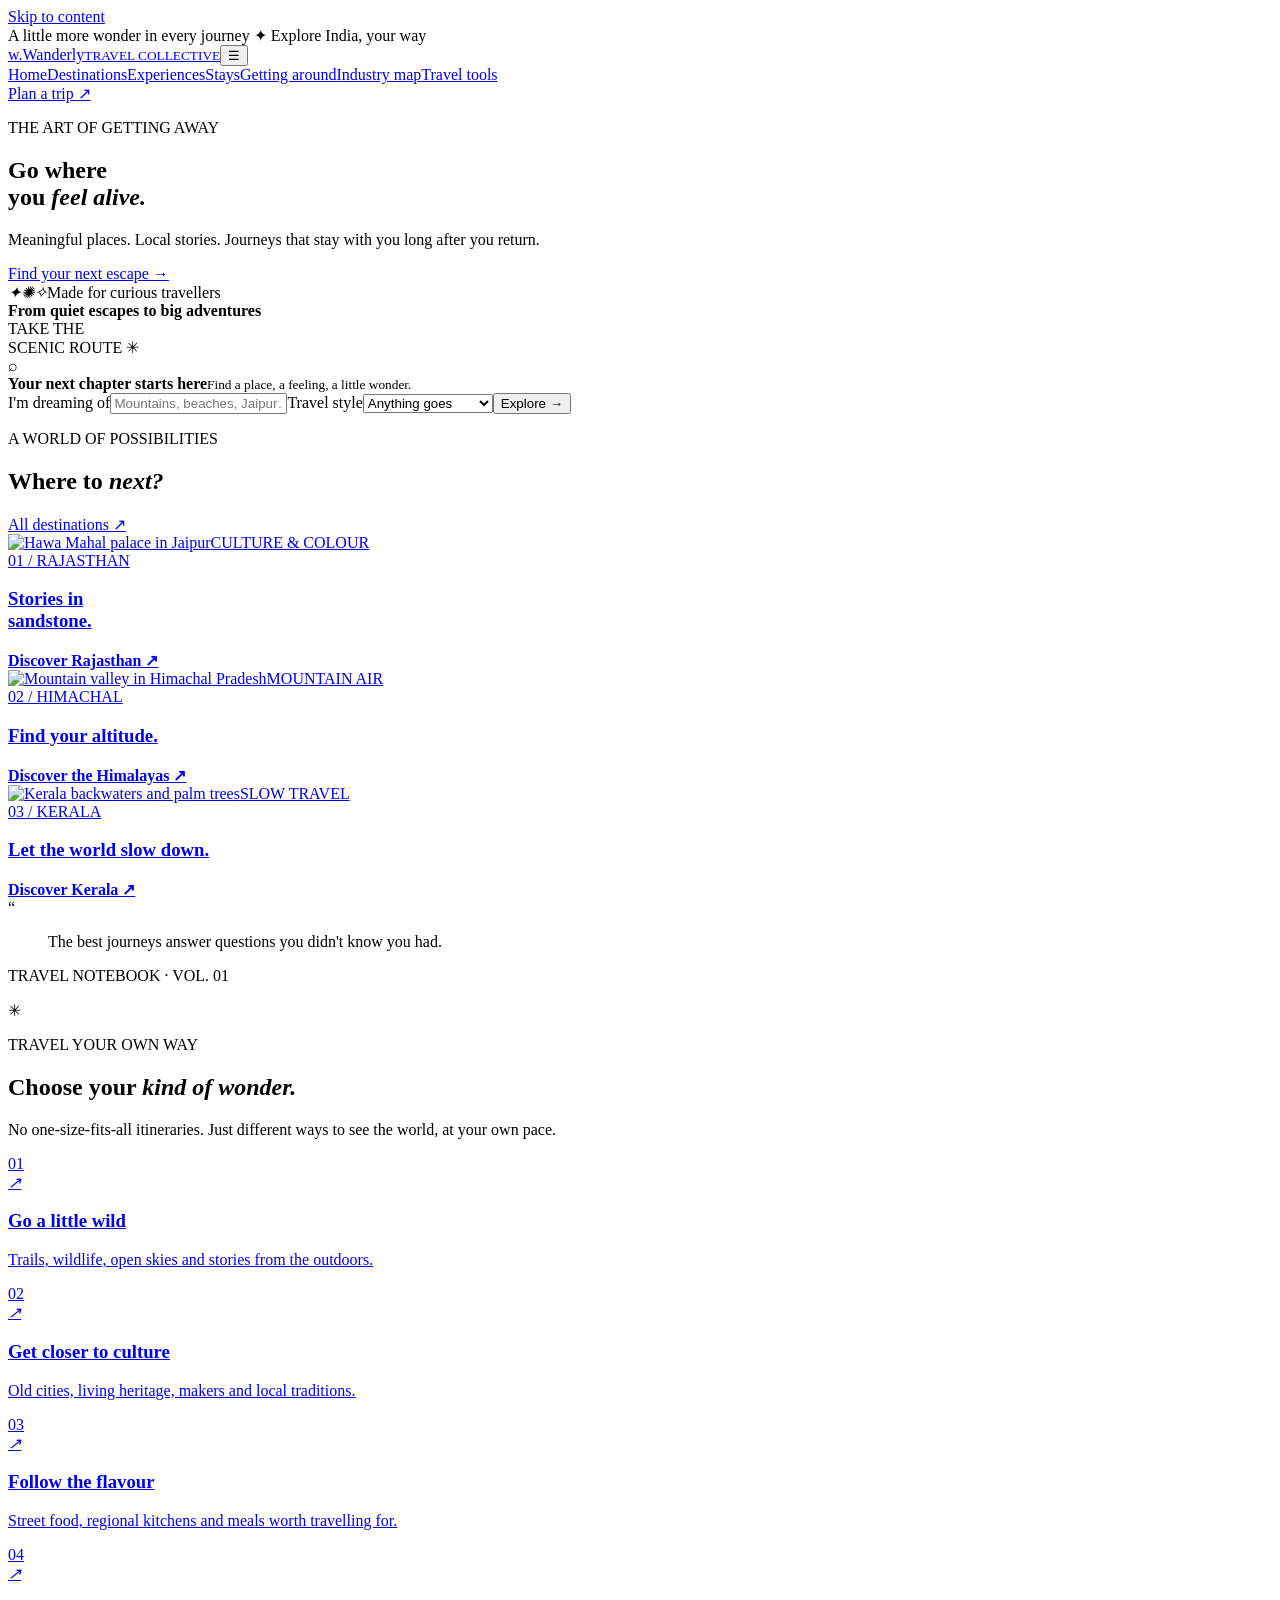
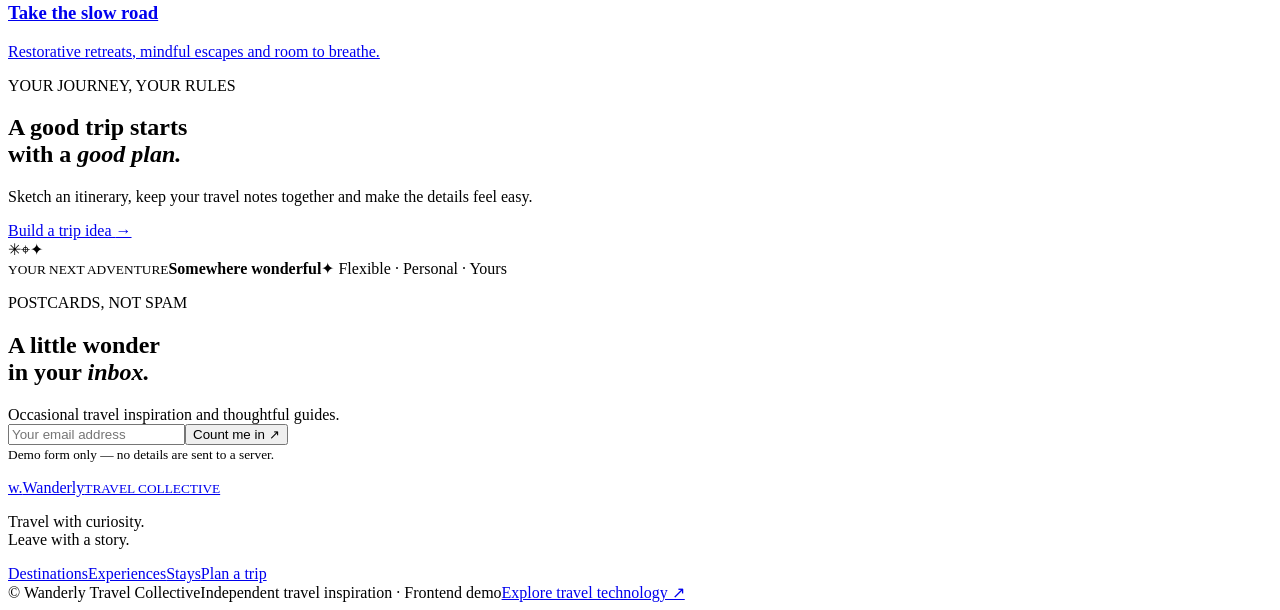
==== index.html @ 7859a38c "Improve keyboard navigation and landmark accessibility" ====
<!doctype html>
<html lang="en"><head><meta charset="utf-8"><meta name="viewport" content="width=device-width,initial-scale=1"><meta name="description" content="Discover destinations, thoughtfully planned journeys, stays and experiences across India."><title>Wanderly — Travel, thoughtfully planned</title><link rel="stylesheet" href="css/style.css"><script defer src="js/app.js"></script></head>
<body><a class="skip-link" href="#main-content">Skip to content</a><div class="announcement">A little more wonder in every journey <span>✦</span> Explore India, your way</div><header class="site-header"><a class="brand" href="index.html"><span class="brand-mark">w.</span><span>Wanderly<small>TRAVEL COLLECTIVE</small></span></a><button class="menu-toggle" aria-label="Open navigation" aria-expanded="false">☰</button><nav class="nav" aria-label="Primary navigation"><a class="active" href="index.html">Home</a><a href="destinations.html">Destinations</a><a href="experiences.html">Experiences</a><a href="stays.html">Stays</a><a href="transport.html">Getting around</a><a href="industry-categories.html">Industry map</a><a href="travel-tools.html">Travel tools</a></nav><a class="nav-cta" href="plan.html">Plan a trip <span>↗</span></a></header>
<main id="main-content"><section class="hero"><div class="hero-image"></div><div class="hero-content"><p class="eyebrow light">THE ART OF GETTING AWAY</p><h1>Go where<br>you <em>feel alive.</em></h1><p class="hero-copy">Meaningful places. Local stories. Journeys that stay with you long after you return.</p><a class="button button-light" href="destinations.html">Find your next escape <span>→</span></a><div class="hero-note"><span class="avatar-stack"><i>✦</i><i>✺</i><i>✧</i></span><span>Made for curious travellers<br><b>From quiet escapes to big adventures</b></span></div></div><div class="hero-stamp">TAKE THE<br>SCENIC ROUTE <span>✳</span></div></section>
<section class="search-panel"><div class="search-intro"><span class="search-icon">⌕</span><div><b>Your next chapter starts here</b><small>Find a place, a feeling, a little wonder.</small></div></div><form class="quick-search" id="destination-search"><label>I'm dreaming of<input id="search-destination" placeholder="Mountains, beaches, Jaipur…" autocomplete="off"></label><label>Travel style<select id="search-style"><option value="all">Anything goes</option><option>Culture & heritage</option><option>Nature & wildlife</option><option>Adventure</option><option>Food & local life</option><option>Wellness</option></select></label><button class="button button-dark" type="submit">Explore <span>→</span></button></form></section>
<section class="section section-spaced"><div class="section-heading"><div><p class="eyebrow">A WORLD OF POSSIBILITIES</p><h2>Where to <em>next?</em></h2></div><a class="text-link" href="destinations.html">All destinations <span>↗</span></a></div><div class="destination-grid">
<a class="destination-card tall" href="destinations.html#rajasthan" data-tags="Culture & heritage Food & local life"><img src="https://images.unsplash.com/photo-1599661046827-dacff0c0f09a?auto=format&fit=crop&w=1000&q=85" alt="Hawa Mahal palace in Jaipur"><span class="card-tag">CULTURE & COLOUR</span><div class="destination-caption"><span>01 / RAJASTHAN</span><h3>Stories in<br>sandstone.</h3><b>Discover Rajasthan ↗</b></div></a>
<a class="destination-card" href="destinations.html#himachal" data-tags="Nature & wildlife Adventure"><img src="https://images.unsplash.com/photo-1626621341517-bbf3d9990a23?auto=format&fit=crop&w=900&q=85" alt="Mountain valley in Himachal Pradesh"><span class="card-tag">MOUNTAIN AIR</span><div class="destination-caption"><span>02 / HIMACHAL</span><h3>Find your altitude.</h3><b>Discover the Himalayas ↗</b></div></a>
<a class="destination-card" href="destinations.html#kerala" data-tags="Nature & wildlife Wellness Food & local life"><img src="https://images.unsplash.com/photo-1602216056096-3b40cc0c9944?auto=format&fit=crop&w=900&q=85" alt="Kerala backwaters and palm trees"><span class="card-tag">SLOW TRAVEL</span><div class="destination-caption"><span>03 / KERALA</span><h3>Let the world slow down.</h3><b>Discover Kerala ↗</b></div></a></div></section>
<section class="quote-band"><div class="quote-mark">“</div><blockquote>The best journeys answer questions you didn't know you had.</blockquote><p>TRAVEL NOTEBOOK · VOL. 01</p><span class="quote-sun">✳</span></section>
<section class="section section-spaced"><div class="section-heading"><div><p class="eyebrow">TRAVEL YOUR OWN WAY</p><h2>Choose your <em>kind of wonder.</em></h2></div><p class="heading-copy">No one-size-fits-all itineraries. Just different ways to see the world, at your own pace.</p></div><div class="experience-grid"><a href="experiences.html#adventure" class="experience-tile"><span>01</span><div><i>↗</i><h3>Go a little wild</h3><p>Trails, wildlife, open skies and stories from the outdoors.</p></div></a><a href="experiences.html#culture" class="experience-tile"><span>02</span><div><i>↗</i><h3>Get closer to culture</h3><p>Old cities, living heritage, makers and local traditions.</p></div></a><a href="experiences.html#food" class="experience-tile"><span>03</span><div><i>↗</i><h3>Follow the flavour</h3><p>Street food, regional kitchens and meals worth travelling for.</p></div></a><a href="experiences.html#wellness" class="experience-tile"><span>04</span><div><i>↗</i><h3>Take the slow road</h3><p>Restorative retreats, mindful escapes and room to breathe.</p></div></a></div></section>
<section class="planner-banner"><div><p class="eyebrow light">YOUR JOURNEY, YOUR RULES</p><h2>A good trip starts<br>with a <em>good plan.</em></h2><p>Sketch an itinerary, keep your travel notes together and make the details feel easy.</p><a href="plan.html" class="button button-light">Build a trip idea <span>→</span></a></div><div class="planner-art"><div class="route-line"></div><span class="pin pin-one">✳</span><span class="pin pin-two">⌖</span><span class="pin pin-three">✦</span><div class="planner-card"><small>YOUR NEXT ADVENTURE</small><b>Somewhere wonderful</b><span>✦ Flexible · Personal · Yours</span></div></div></section>
<section class="section newsletter"><div><p class="eyebrow">POSTCARDS, NOT SPAM</p><h2>A little wonder<br>in your <em>inbox.</em></h2></div><form id="newsletter-form"><label for="newsletter-email">Occasional travel inspiration and thoughtful guides.</label><div class="email-row"><input id="newsletter-email" type="email" placeholder="Your email address" required><button class="button button-dark">Count me in ↗</button></div><small>Demo form only — no details are sent to a server.</small><p class="form-message" aria-live="polite"></p></form></section></main>
<footer class="site-footer"><div class="footer-top"><a class="brand brand-footer" href="index.html"><span class="brand-mark">w.</span><span>Wanderly<small>TRAVEL COLLECTIVE</small></span></a><p>Travel with curiosity.<br>Leave with a story.</p><div class="footer-links"><a href="destinations.html">Destinations</a><a href="experiences.html">Experiences</a><a href="stays.html">Stays</a><a href="plan.html">Plan a trip</a></div></div><div class="footer-bottom"><span>© <span data-year></span> Wanderly Travel Collective</span><span>Independent travel inspiration · Frontend demo</span><a href="travel-tools.html">Explore travel technology ↗</a></div></footer></body></html>
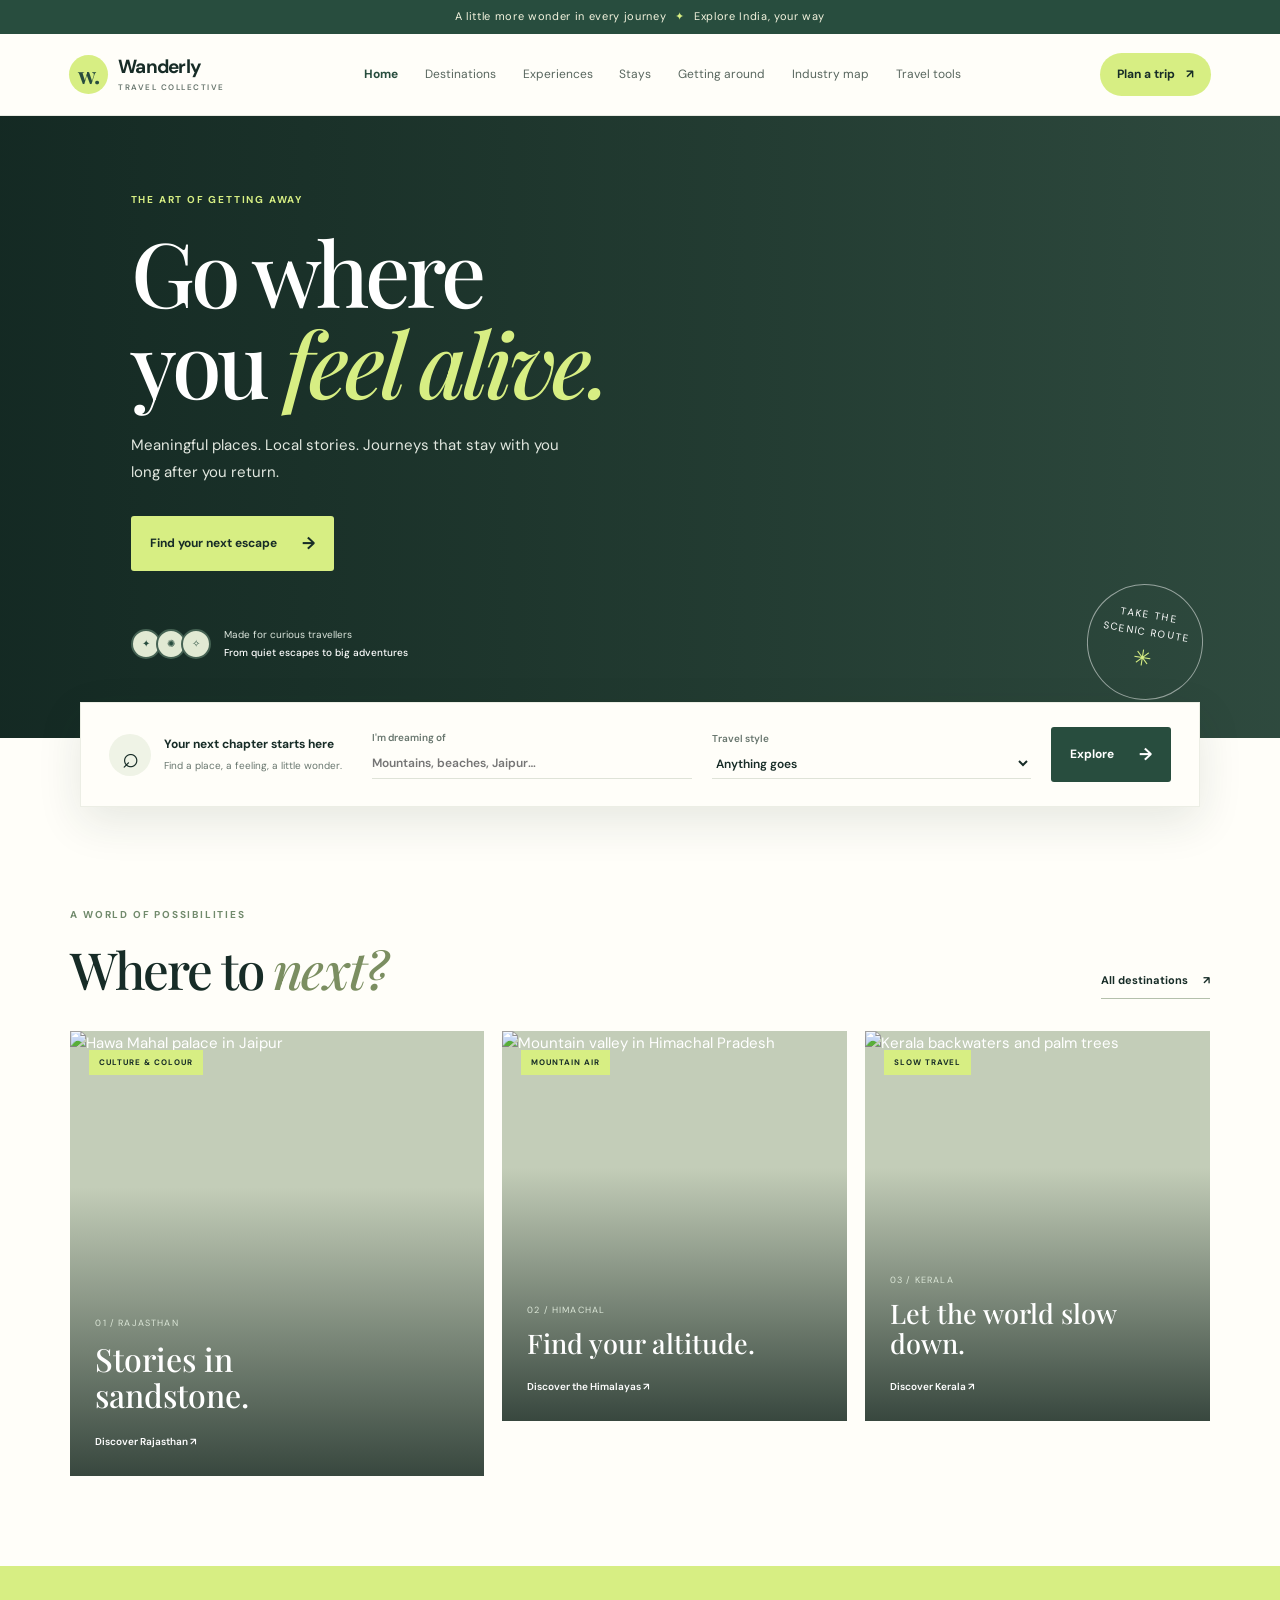
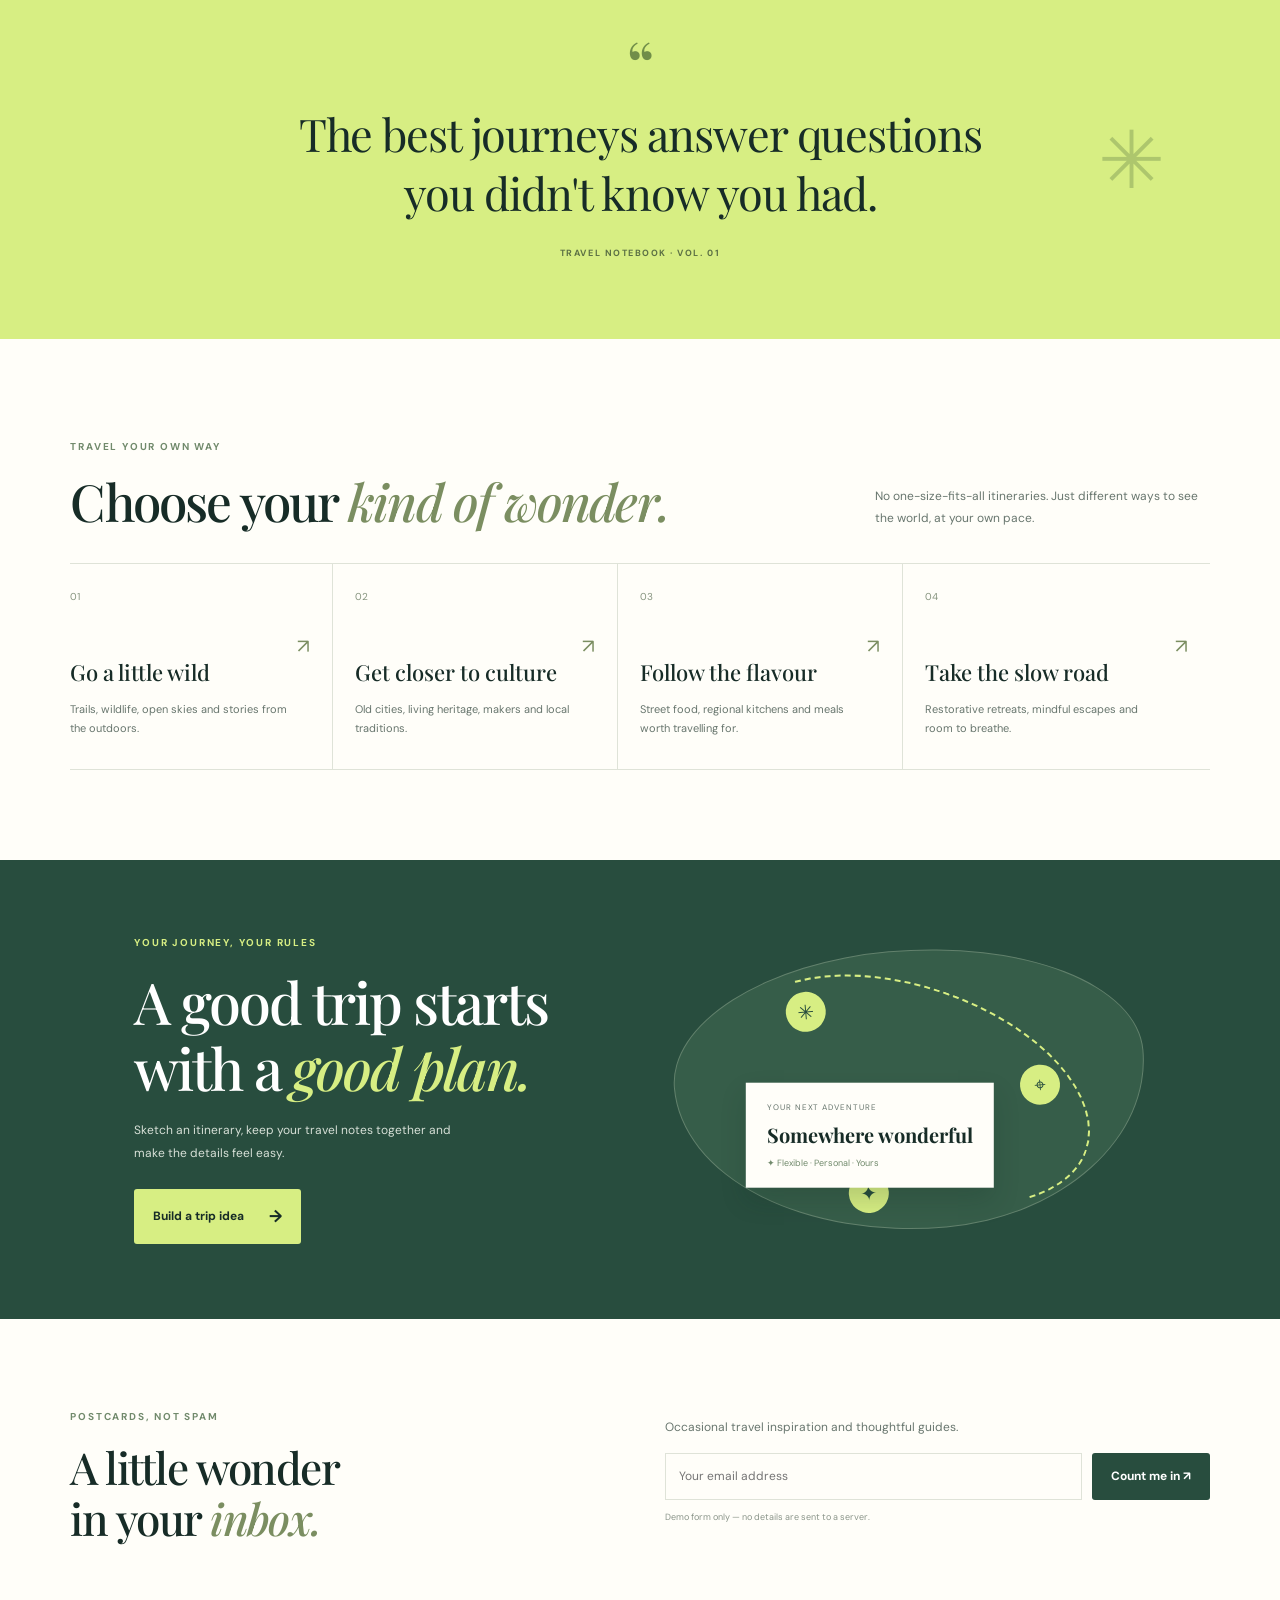
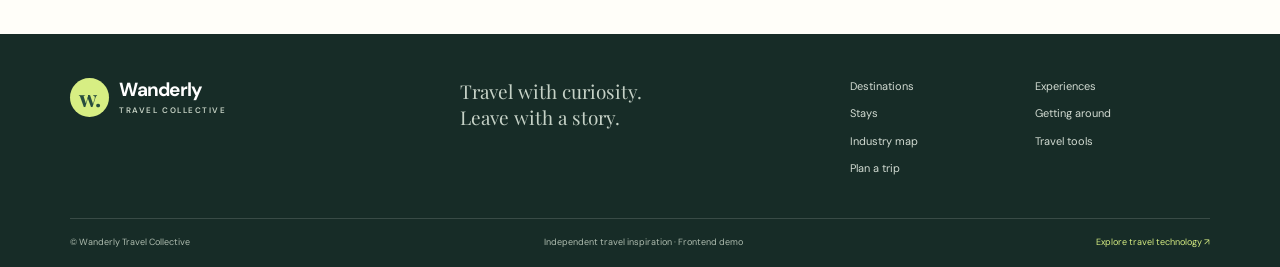
==== commit 7980107b: "Complete footer navigation across main pages" ====
--- a/index.html
+++ b/index.html
@@ -11,4 +11,4 @@
 <section class="section section-spaced"><div class="section-heading"><div><p class="eyebrow">TRAVEL YOUR OWN WAY</p><h2>Choose your <em>kind of wonder.</em></h2></div><p class="heading-copy">No one-size-fits-all itineraries. Just different ways to see the world, at your own pace.</p></div><div class="experience-grid"><a href="experiences.html#adventure" class="experience-tile"><span>01</span><div><i>↗</i><h3>Go a little wild</h3><p>Trails, wildlife, open skies and stories from the outdoors.</p></div></a><a href="experiences.html#culture" class="experience-tile"><span>02</span><div><i>↗</i><h3>Get closer to culture</h3><p>Old cities, living heritage, makers and local traditions.</p></div></a><a href="experiences.html#food" class="experience-tile"><span>03</span><div><i>↗</i><h3>Follow the flavour</h3><p>Street food, regional kitchens and meals worth travelling for.</p></div></a><a href="experiences.html#wellness" class="experience-tile"><span>04</span><div><i>↗</i><h3>Take the slow road</h3><p>Restorative retreats, mindful escapes and room to breathe.</p></div></a></div></section>
 <section class="planner-banner"><div><p class="eyebrow light">YOUR JOURNEY, YOUR RULES</p><h2>A good trip starts<br>with a <em>good plan.</em></h2><p>Sketch an itinerary, keep your travel notes together and make the details feel easy.</p><a href="plan.html" class="button button-light">Build a trip idea <span>→</span></a></div><div class="planner-art"><div class="route-line"></div><span class="pin pin-one">✳</span><span class="pin pin-two">⌖</span><span class="pin pin-three">✦</span><div class="planner-card"><small>YOUR NEXT ADVENTURE</small><b>Somewhere wonderful</b><span>✦ Flexible · Personal · Yours</span></div></div></section>
 <section class="section newsletter"><div><p class="eyebrow">POSTCARDS, NOT SPAM</p><h2>A little wonder<br>in your <em>inbox.</em></h2></div><form id="newsletter-form"><label for="newsletter-email">Occasional travel inspiration and thoughtful guides.</label><div class="email-row"><input id="newsletter-email" type="email" placeholder="Your email address" required><button class="button button-dark">Count me in ↗</button></div><small>Demo form only — no details are sent to a server.</small><p class="form-message" aria-live="polite"></p></form></section></main>
-<footer class="site-footer"><div class="footer-top"><a class="brand brand-footer" href="index.html"><span class="brand-mark">w.</span><span>Wanderly<small>TRAVEL COLLECTIVE</small></span></a><p>Travel with curiosity.<br>Leave with a story.</p><div class="footer-links"><a href="destinations.html">Destinations</a><a href="experiences.html">Experiences</a><a href="stays.html">Stays</a><a href="plan.html">Plan a trip</a></div></div><div class="footer-bottom"><span>© <span data-year></span> Wanderly Travel Collective</span><span>Independent travel inspiration · Frontend demo</span><a href="travel-tools.html">Explore travel technology ↗</a></div></footer></body></html>+<footer class="site-footer"><div class="footer-top"><a class="brand brand-footer" href="index.html"><span class="brand-mark">w.</span><span>Wanderly<small>TRAVEL COLLECTIVE</small></span></a><p>Travel with curiosity.<br>Leave with a story.</p><div class="footer-links"><a href="destinations.html">Destinations</a><a href="experiences.html">Experiences</a><a href="stays.html">Stays</a><a href="transport.html">Getting around</a><a href="industry-categories.html">Industry map</a><a href="travel-tools.html">Travel tools</a><a href="plan.html">Plan a trip</a></div></div><div class="footer-bottom"><span>© <span data-year></span> Wanderly Travel Collective</span><span>Independent travel inspiration · Frontend demo</span><a href="travel-tools.html">Explore travel technology ↗</a></div></footer></body></html>
--- a/css/style.css
+++ b/css/style.css
@@ -0,0 +1,56 @@
+@import url('https://fonts.googleapis.com/css2?family=DM+Sans:wght@400;500;600;700&family=Playfair+Display:ital,wght@0,500;0,600;0,700;1,500;1,600&display=swap');
+:root{--ink:#172c27;--muted:#68766e;--cream:#f6f4ed;--paper:#fffef9;--green:#284d3e;--lime:#d7ee83;--orange:#e78255;--line:#dfe3d8;--serif:'Playfair Display',Georgia,serif;--sans:'DM Sans',Arial,sans-serif}*{box-sizing:border-box}html{scroll-behavior:smooth;scroll-padding-top:100px}body{margin:0;background:var(--paper);color:var(--ink);font-family:var(--sans);font-size:15px;line-height:1.6}img{display:block;width:100%;object-fit:cover}a{color:inherit;text-decoration:none}button,input,select,textarea{font:inherit}.announcement{height:34px;background:var(--green);color:#f4f4df;display:flex;justify-content:center;align-items:center;gap:9px;font-size:11px;letter-spacing:.06em}.announcement span{color:var(--lime)}.site-header{height:82px;display:flex;align-items:center;justify-content:space-between;padding:0 5.4%;background:var(--paper);gap:24px;position:sticky;top:0;z-index:20;border-bottom:1px solid #e9ebe3}.brand{display:flex;align-items:center;gap:10px;font-weight:700;font-size:19px;letter-spacing:-.04em;line-height:1.1;white-space:nowrap}.brand small{display:block;font-size:8px;letter-spacing:.19em;color:var(--muted);font-weight:600;margin-top:5px}.brand-mark{display:grid;place-items:center;width:39px;height:39px;background:var(--lime);border-radius:50%;font-family:var(--serif);font-size:23px;color:var(--green)}.nav{display:flex;align-items:center;gap:clamp(14px,2.1vw,32px)}.nav a{font-size:12px;color:#58665e;transition:color .2s}.nav a:hover,.nav a.active{color:var(--green);font-weight:700}.nav-cta{font-size:12px;font-weight:700;background:var(--lime);padding:12px 17px;border-radius:30px;white-space:nowrap}.nav-cta span{margin-left:8px}.menu-toggle{display:none;border:0;background:none;font-size:23px;color:var(--ink)}.hero{min-height:620px;position:relative;display:flex;align-items:center;overflow:hidden;background:#304c40;color:white}.hero-image{position:absolute;inset:0;background:linear-gradient(90deg,rgba(14,34,29,.82) 0%,rgba(17,38,31,.58) 40%,rgba(17,38,31,.06) 100%),url('https://images.unsplash.com/photo-1518548419970-58e3b4079ab2?auto=format&fit=crop&w=2200&q=90') center 52%/cover}.hero-content{position:relative;z-index:1;padding:76px 10.2%;max-width:820px}.eyebrow{font-size:10px;font-weight:700;letter-spacing:.18em;color:#718a6c;margin:0 0 17px}.eyebrow.light{color:var(--lime)}h1,h2,h3,p{margin-top:0}h1,h2,h3{font-weight:500}h1{font-family:var(--serif);font-size:clamp(55px,7vw,94px);line-height:1.02;letter-spacing:-.045em;margin:0 0 24px}h1 em,h2 em{font-weight:500;color:var(--lime)}.hero-copy{max-width:430px;color:#e1e7df;font-size:15px;line-height:1.8;margin-bottom:30px}.button{display:inline-flex;justify-content:center;align-items:center;gap:25px;border:0;border-radius:3px;padding:14px 19px;font-size:12px;font-weight:700;cursor:pointer;transition:transform .2s,background .2s}.button:hover{transform:translateY(-2px)}.button-light{background:var(--lime);color:var(--ink)}.button-dark{background:var(--green);color:white}.button span{font-size:17px}.hero-note{display:flex;align-items:center;gap:13px;margin-top:55px;color:#dbe5dc;font-size:10px;line-height:1.8}.hero-note b{font-weight:500;color:white}.avatar-stack{display:flex}.avatar-stack i{width:30px;height:30px;display:grid;place-items:center;border:2px solid #456253;border-radius:50%;background:#e1e9d3;color:var(--green);font-style:normal;margin-left:-5px}.avatar-stack i:first-child{margin-left:0}.hero-stamp{position:absolute;bottom:38px;right:6%;z-index:1;border:1px solid #ffffff80;border-radius:50%;width:116px;height:116px;display:grid;place-content:center;text-align:center;font-size:10px;letter-spacing:.14em;line-height:1.7;transform:rotate(9deg)}.hero-stamp span{font-size:22px;color:var(--lime)}.search-panel{position:relative;z-index:3;margin:-36px auto 0;max-width:1120px;width:89%;background:var(--paper);box-shadow:0 15px 45px #1e38201c;padding:24px 28px;display:flex;align-items:center;gap:28px;border:1px solid #eceee5}.search-intro{display:flex;align-items:center;gap:13px;min-width:235px}.search-icon{display:grid;place-items:center;border-radius:50%;width:42px;height:42px;background:#eff3e6;font-size:29px}.search-intro b,.search-intro small{display:block}.search-intro b{font-size:12px}.search-intro small{font-size:10px;color:var(--muted);margin-top:3px}.quick-search{display:flex;align-items:center;gap:20px;flex:1}.quick-search label{display:block;flex:1;font-size:10px;color:var(--muted);font-weight:600}.quick-search input,.quick-search select{display:block;width:100%;border:0;border-bottom:1px solid var(--line);background:transparent;padding:8px 0 5px;color:var(--ink);outline:none;font-size:12px}.quick-search input:focus,.quick-search select:focus{border-color:var(--green)}.section{max-width:1280px;width:89%;margin:0 auto}.section-spaced{padding-top:100px;padding-bottom:90px}.section-heading{display:flex;justify-content:space-between;align-items:end;gap:25px;margin-bottom:32px}.section-heading h2,.newsletter h2,.planner-banner h2{font-family:var(--serif);font-size:clamp(36px,4vw,53px);letter-spacing:-.035em;line-height:1.15;margin:0}.section-heading h2 em,.newsletter h2 em{color:#7b8e61}.text-link{font-size:11px;font-weight:700;border-bottom:1px solid #b4c0ac;padding-bottom:8px;white-space:nowrap}.text-link span{margin-left:12px}.destination-grid{display:grid;grid-template-columns:1.2fr 1fr 1fr;gap:18px}.destination-card{height:390px;position:relative;overflow:hidden;background:#c3cdb8;color:white;display:block}.destination-card.tall{height:445px}.destination-card:after{content:"";position:absolute;inset:0;background:linear-gradient(0deg,rgba(12,29,24,.76),transparent 65%);transition:background .3s}.destination-card img{height:100%;transition:transform .6s}.destination-card:hover img{transform:scale(1.05)}.card-tag{position:absolute;top:19px;left:19px;z-index:1;background:var(--lime);color:var(--ink);padding:6px 10px;font-size:8px;letter-spacing:.12em;font-weight:700}.destination-caption{position:absolute;z-index:1;bottom:24px;left:25px;right:20px}.destination-caption>span{font-size:9px;letter-spacing:.13em;color:#dbe6d7}.destination-caption h3{font-family:var(--serif);font-size:32px;line-height:1.12;margin:8px 0 15px}.destination-card:not(.tall) .destination-caption h3{font-size:27px}.destination-caption b{font-size:10px;font-weight:600}.quote-band{background:var(--lime);position:relative;overflow:hidden;padding:70px 18%;text-align:center}.quote-mark{font-family:var(--serif);font-size:70px;line-height:.8;color:#718e49}.quote-band blockquote{font-family:var(--serif);font-size:clamp(28px,4vw,45px);line-height:1.3;max-width:760px;margin:12px auto 25px;letter-spacing:-.025em}.quote-band p{font-size:9px;letter-spacing:.17em;font-weight:700;color:#5c7044}.quote-sun{position:absolute;right:9%;top:35%;font-size:80px;color:#8ba65c;opacity:.55}.heading-copy{max-width:335px;color:var(--muted);font-size:12px;line-height:1.8;margin-bottom:2px}.experience-grid{display:grid;grid-template-columns:repeat(4,1fr);border-top:1px solid var(--line);border-bottom:1px solid var(--line)}.experience-tile{padding:25px 22px 30px 0;display:flex;flex-direction:column;justify-content:space-between;min-height:205px;border-right:1px solid var(--line);margin-right:22px}.experience-tile:last-child{border:0;margin:0}.experience-tile>span{font-size:10px;color:#85937e}.experience-tile i{float:right;font-style:normal;font-size:20px;color:#7b8e61}.experience-tile h3{font-family:var(--serif);font-size:22px;margin:25px 0 9px}.experience-tile p{font-size:11px;color:var(--muted);line-height:1.8;margin:0;max-width:230px}.planner-banner{background:var(--green);color:white;padding:75px 10.5%;display:grid;grid-template-columns:1fr 1fr;align-items:center;gap:70px;overflow:hidden}.planner-banner h2{font-size:clamp(40px,4.5vw,58px);margin-bottom:18px}.planner-banner>div:first-child>p:not(.eyebrow){color:#d7e0d7;font-size:12px;max-width:350px;line-height:1.9;margin-bottom:25px}.planner-art{height:280px;position:relative;background:#365d49;border:1px solid #62816c;border-radius:48% 52% 45% 55%/42% 43% 57% 58%;transform:rotate(-5deg)}.route-line{position:absolute;inset:35px 48px;border:2px dashed #d7ee83;border-left-color:transparent;border-bottom-color:transparent;border-radius:50%;transform:rotate(24deg)}.pin{position:absolute;display:grid;place-items:center;width:40px;height:40px;background:var(--lime);color:var(--green);border-radius:50%;font-size:20px}.pin-one{top:32px;left:25%}.pin-two{right:18%;top:45%}.pin-three{bottom:20px;left:35%}.planner-card{position:absolute;bottom:45px;left:14%;padding:18px 21px;background:var(--paper);color:var(--ink);display:flex;flex-direction:column;gap:5px;box-shadow:0 12px 25px #12291e30;transform:rotate(5deg)}.planner-card small{font-size:8px;letter-spacing:.12em;color:var(--muted)}.planner-card b{font-family:var(--serif);font-size:20px}.planner-card span{font-size:9px;color:#718a6c}.newsletter{padding-top:90px;padding-bottom:90px;display:grid;grid-template-columns:1fr 1fr;gap:50px;align-items:center}.newsletter h2{font-size:44px}.newsletter form>label{display:block;font-size:12px;color:var(--muted);margin-bottom:16px}.email-row{display:flex;gap:10px}.email-row input{min-width:0;flex:1;border:1px solid var(--line);padding:13px;font-size:12px;background:transparent}.newsletter form>small{display:block;margin-top:10px;color:#8b958a;font-size:9px}.form-message{font-size:11px;color:var(--green);margin-top:8px}.site-footer{background:#172c27;color:white;padding:44px 5.5% 18px}.footer-top{display:grid;grid-template-columns:1fr 1fr 1fr;align-items:start;gap:30px;padding-bottom:40px}.brand-footer .brand-mark{background:var(--lime)}.brand-footer small{color:#c4d0c3}.footer-top>p{color:#c6d2c7;font-family:var(--serif);font-size:19px;line-height:1.4}.footer-links{display:grid;grid-template-columns:1fr 1fr;gap:10px;font-size:11px;color:#d2dbd2}.footer-bottom{border-top:1px solid #ffffff25;padding-top:16px;display:flex;justify-content:space-between;gap:15px;flex-wrap:wrap;font-size:9px;color:#aebcaf}.footer-bottom a{color:var(--lime)}
+/* Shared inner pages */.page-hero{padding:84px 8% 78px;background:#e8eddd;position:relative;overflow:hidden}.page-hero .eyebrow{margin-bottom:14px}.page-hero h1{font-size:clamp(44px,6vw,76px);max-width:800px;margin-bottom:20px}.page-hero h1 em{color:#7b8e61}.page-hero p:not(.eyebrow){max-width:610px;color:#5d6d61;font-size:14px;line-height:1.9}.page-hero .hero-orb{position:absolute;right:8%;top:15%;width:180px;height:180px;border:1px solid #b5c79a;border-radius:50%;display:grid;place-items:center;font-size:70px;color:#7c9860;opacity:.8}.breadcrumbs{font-size:10px;color:var(--muted);margin-bottom:20px}.breadcrumbs a{text-decoration:underline;text-underline-offset:3px}.content-section{max-width:1160px;width:88%;margin:0 auto;padding:70px 0}.content-section h2{font-family:var(--serif);font-size:37px;line-height:1.2;letter-spacing:-.03em}.content-section h2 em{color:#7b8e61}.content-intro{max-width:700px;color:var(--muted);font-size:13px;line-height:1.9}.filter-bar{display:flex;gap:8px;flex-wrap:wrap;margin:25px 0}.filter-chip{border:1px solid var(--line);padding:9px 14px;border-radius:30px;background:transparent;color:var(--muted);font-size:10px;cursor:pointer}.filter-chip.active,.filter-chip:hover{background:var(--green);color:white;border-color:var(--green)}.catalog-grid{display:grid;grid-template-columns:repeat(3,1fr);gap:18px}.catalog-card{border:1px solid var(--line);background:white;transition:transform .2s,box-shadow .2s}.catalog-card:hover{transform:translateY(-3px);box-shadow:0 10px 30px #233a2612}.catalog-card img{height:205px}.catalog-card-body{padding:20px}.catalog-card .eyebrow{font-size:8px;margin-bottom:9px}.catalog-card h3{font-family:var(--serif);font-size:25px;line-height:1.2;margin-bottom:10px}.catalog-card p{font-size:11px;color:var(--muted);line-height:1.8}.card-bottom{display:flex;justify-content:space-between;align-items:center;border-top:1px solid var(--line);padding-top:13px;margin-top:15px;font-size:10px}.card-bottom a{font-weight:700;color:var(--green)}.detail-grid{display:grid;grid-template-columns:1fr 1fr;gap:30px;align-items:center}.detail-grid img{height:370px}.detail-grid p{font-size:12px;color:var(--muted);line-height:1.9}.check-list{list-style:none;padding:0;margin:20px 0}.check-list li{padding:9px 0;border-bottom:1px solid var(--line);font-size:12px}.check-list li:before{content:'✳';color:#809a5f;margin-right:10px}.soft-panel{background:var(--cream);padding:30px}.soft-panel h3{font-family:var(--serif);font-size:25px}.soft-panel p,.soft-panel li{font-size:12px;color:var(--muted);line-height:1.9}.info-grid{display:grid;grid-template-columns:repeat(3,1fr);gap:16px}.info-card{background:var(--cream);padding:25px}.info-card .number{font-family:var(--serif);font-size:34px;color:#7d9361}.info-card h3{font-family:var(--serif);font-size:22px;margin:8px 0}.info-card p{font-size:11px;color:var(--muted);line-height:1.8}.table-wrap{overflow-x:auto}.data-table{border-collapse:collapse;width:100%;font-size:11px}.data-table th,.data-table td{border-bottom:1px solid var(--line);padding:15px;text-align:left;vertical-align:top}.data-table th{background:var(--cream);font-size:10px;letter-spacing:.06em}.data-table td{color:var(--muted)}.data-table a{color:var(--green);text-decoration:underline;text-underline-offset:3px}.callout{border-left:3px solid #9cb16e;background:#f3f5e9;padding:18px 22px;color:#58685a;font-size:12px;line-height:1.9;margin:25px 0}.plan-layout{display:grid;grid-template-columns:1fr .85fr;gap:35px;align-items:start}.trip-form{border:1px solid var(--line);padding:28px;background:white}.trip-form label{display:block;font-size:11px;font-weight:700;margin-bottom:15px}.trip-form input,.trip-form select,.trip-form textarea{display:block;width:100%;border:1px solid var(--line);padding:12px;margin-top:7px;background:#fffef9;font-size:12px;color:var(--ink)}.trip-form textarea{min-height:90px;resize:vertical}.trip-form .button{width:100%;margin-top:8px}.itinerary-preview{background:var(--green);color:white;padding:28px;position:sticky;top:110px}.itinerary-preview h3{font-family:var(--serif);font-size:29px}.itinerary-preview p,.itinerary-preview li{font-size:11px;color:#d2dfd2;line-height:1.8}.itinerary-preview ul{padding-left:18px}.preview-empty{opacity:.8}.footer-note{font-size:10px;color:var(--muted)}.search-results-note{font-size:11px;color:var(--muted);margin:10px 0}.empty-state{padding:30px;text-align:center;background:var(--cream);color:var(--muted);font-size:12px;grid-column:1/-1}.site-footer .brand{color:white}
+@media(max-width:1000px){.nav{gap:13px}.nav a{font-size:11px}.site-header{padding:0 4%}.nav-cta{padding:11px}.search-panel{gap:14px}.search-intro{min-width:190px}.quick-search{gap:12px}.destination-grid{grid-template-columns:1fr 1fr}.destination-card.tall{grid-row:span 2;height:100%}.destination-card{min-height:310px}.catalog-grid{grid-template-columns:repeat(2,1fr)}.planner-banner{gap:35px;padding-left:7%;padding-right:7%}}
+@media(max-width:760px){.announcement{font-size:9px}.site-header{height:70px}.menu-toggle{display:block;margin-left:auto}.nav{display:none;position:absolute;left:0;right:0;top:69px;padding:20px 6%;background:var(--paper);border-bottom:1px solid var(--line);flex-direction:column;align-items:stretch;gap:0}.nav.open{display:flex}.nav a{padding:12px 0;font-size:13px;border-bottom:1px solid #eff0e9}.nav-cta{font-size:10px}.brand{font-size:17px}.brand-mark{width:35px;height:35px}.hero{min-height:590px}.hero-content{padding:70px 7%}.hero-image{background-position:58% center}.hero-stamp{width:85px;height:85px;font-size:8px;right:5%;bottom:22px}.search-panel{width:92%;margin-top:-20px;display:block;padding:22px}.search-intro{margin-bottom:18px}.quick-search{display:grid;grid-template-columns:1fr 1fr}.quick-search .button{grid-column:1/-1}.section{width:90%}.section-spaced{padding-top:68px;padding-bottom:65px}.section-heading{align-items:start;flex-direction:column;margin-bottom:25px}.section-heading h2{font-size:39px}.destination-grid{grid-template-columns:1fr}.destination-card,.destination-card.tall{height:360px;min-height:0;grid-row:auto}.quote-band{padding:55px 8%}.quote-sun{right:0;font-size:48px}.experience-grid{grid-template-columns:1fr 1fr}.experience-tile{min-height:180px;padding:20px 14px 22px 0;margin-right:14px}.experience-tile:nth-child(2){border-right:0;margin:0}.experience-tile:nth-child(3),.experience-tile:nth-child(4){border-top:1px solid var(--line)}.experience-tile h3{font-size:20px}.planner-banner{grid-template-columns:1fr;padding:55px 7%;gap:35px}.planner-art{height:230px}.newsletter{grid-template-columns:1fr;gap:25px;padding-top:65px;padding-bottom:65px}.newsletter h2{font-size:39px}.footer-top{grid-template-columns:1fr 1fr}.footer-top>p{display:none}.footer-bottom{gap:10px}.page-hero{padding:60px 6%}.page-hero .hero-orb{width:100px;height:100px;right:-15px;top:25%;font-size:40px;opacity:.4}.page-hero h1{font-size:47px;max-width:90%}.page-hero p:not(.eyebrow){font-size:12px;max-width:90%}.content-section{width:90%;padding:50px 0}.content-section h2{font-size:32px}.catalog-grid,.info-grid{grid-template-columns:1fr}.catalog-card img{height:220px}.detail-grid,.plan-layout{grid-template-columns:1fr}.detail-grid img{height:270px}.itinerary-preview{position:static}.email-row{flex-direction:column}.email-row .button{width:100%}}
+@media(prefers-reduced-motion:reduce){*,*:before,*:after{scroll-behavior:auto!important;transition:none!important;animation:none!important}}
+
+/* Expanded section cards and accessible detail dialog */
+.deep-dive-section{border-top:1px solid var(--line);padding-top:58px!important}
+.deep-dive-section .section-heading{margin-bottom:26px}
+.card-detail-trigger{display:inline-flex;align-items:center;justify-content:center;gap:8px;margin-top:15px;padding:10px 13px;border:1px solid #c9d3bf;background:#f4f6ed;color:var(--green);font-size:11px;font-weight:700;cursor:pointer;transition:background .2s,color .2s}
+.card-detail-trigger:hover,.card-detail-trigger:focus-visible{background:var(--green);color:white;outline:2px solid #9cb16e;outline-offset:2px}
+.destination-card{cursor:pointer}
+.detail-dialog{width:min(860px,calc(100% - 28px));max-height:min(88vh,900px);overflow:auto;border:1px solid #dfe4d7;background:var(--paper);color:var(--ink);padding:clamp(22px,4vw,42px);box-shadow:0 25px 100px #10271f55}
+.detail-dialog::backdrop{background:#10271fc9;backdrop-filter:blur(3px)}
+.detail-dialog-top{display:flex;align-items:center;justify-content:space-between;gap:15px}
+.detail-dialog-top .eyebrow{margin:0}
+.detail-dialog-close{width:38px;height:38px;border:1px solid var(--line);background:transparent;font-size:25px;line-height:1;cursor:pointer;color:var(--ink)}
+.detail-dialog-content h2{font-family:var(--serif);font-size:clamp(32px,5vw,48px);line-height:1.12;letter-spacing:-.03em;margin:8px 0 15px}
+.detail-dialog-content h3{font-family:var(--serif);font-size:22px;margin:0 0 10px}
+.detail-dialog-content p,.detail-dialog-content li{font-size:12px;line-height:1.85;color:var(--muted)}
+.detail-dialog-lead{font-size:14px!important;max-width:700px}
+.detail-dialog-image{width:100%;max-height:280px;object-fit:cover;margin:18px 0}
+.detail-dialog-grid{display:grid;grid-template-columns:1fr 1fr;gap:18px;margin:26px 0}
+.detail-dialog-grid section{background:var(--cream);padding:20px}
+.detail-dialog-grid ul{padding-left:18px;margin:0}
+.detail-dialog-actions{display:flex;gap:12px;flex-wrap:wrap;margin-top:22px}
+.detail-dialog-actions .button{display:inline-flex;align-items:center;justify-content:center;text-decoration:none;padding:13px 18px;font-size:11px}
+.detail-dialog-plan{background:#edf1e4;color:var(--green);border:1px solid #dce3d2}
+.info-card .card-detail-trigger{margin-top:12px}
+@media(max-width:760px){.deep-dive-section{padding-top:40px!important}.detail-dialog-grid{grid-template-columns:1fr}.detail-dialog{padding:22px 18px}.detail-dialog-image{max-height:210px}.detail-dialog-actions{display:grid;grid-template-columns:1fr}.detail-dialog-actions .button{width:100%}}
+
+/* Dedicated industry category pages */
+.detail-workflow-list{padding:0;list-style:none;counter-reset:workflow;display:grid;grid-template-columns:repeat(2,minmax(0,1fr));gap:12px}
+.detail-workflow-list li{counter-increment:workflow;position:relative;padding:22px 22px 22px 64px;background:var(--cream);font-size:12px;line-height:1.8;color:var(--muted);min-height:86px}
+.detail-workflow-list li:before{content:counter(workflow,decimal-leading-zero);position:absolute;left:20px;top:20px;color:var(--green);font-family:var(--serif);font-size:22px}
+#detail-overview-grid .info-card p,#detail-roles .info-card p,#detail-systems .info-card p,#detail-metrics .info-card p{line-height:1.8}
+#detail-title{max-width:900px}
+@media(max-width:760px){.detail-workflow-list{grid-template-columns:1fr}}
+
+/* Native category links: remain usable without JavaScript */
+.category-detail-link{text-decoration:none;}
+.category-detail-link:focus-visible{outline-offset:3px;}
+
+
+/* Keyboard skip navigation */
+.skip-link{position:absolute;z-index:1000;left:16px;top:10px;transform:translateY(-160%);padding:12px 16px;background:var(--lime);color:var(--green);font-size:12px;font-weight:700;border:2px solid var(--green)}
+.skip-link:focus{transform:translateY(0);outline:3px solid var(--green);outline-offset:3px}
+
+
+/* Named travel-software directory cards */
+.vendor-grid .vendor-card{display:flex;flex-direction:column;align-items:flex-start;min-height:100%}.vendor-provider{font-size:12px;font-weight:700;letter-spacing:.02em;margin:0 0 10px}.vendor-verify{font-size:11px;opacity:.75;margin-top:auto;padding-top:12px}.vendor-link{display:inline-flex;align-items:center;margin-top:12px;font-size:12px;font-weight:700;text-decoration:none;border-bottom:1px solid currentColor;padding-bottom:4px}.vendor-link:focus-visible{outline:2px solid currentColor;outline-offset:4px}.vendor-pending{border-style:dashed}
+
+
+/* Global keyboard focus visibility */
+a:focus-visible,button:focus-visible,input:focus-visible,select:focus-visible,textarea:focus-visible,[tabindex]:focus-visible{outline:3px solid var(--orange);outline-offset:3px}
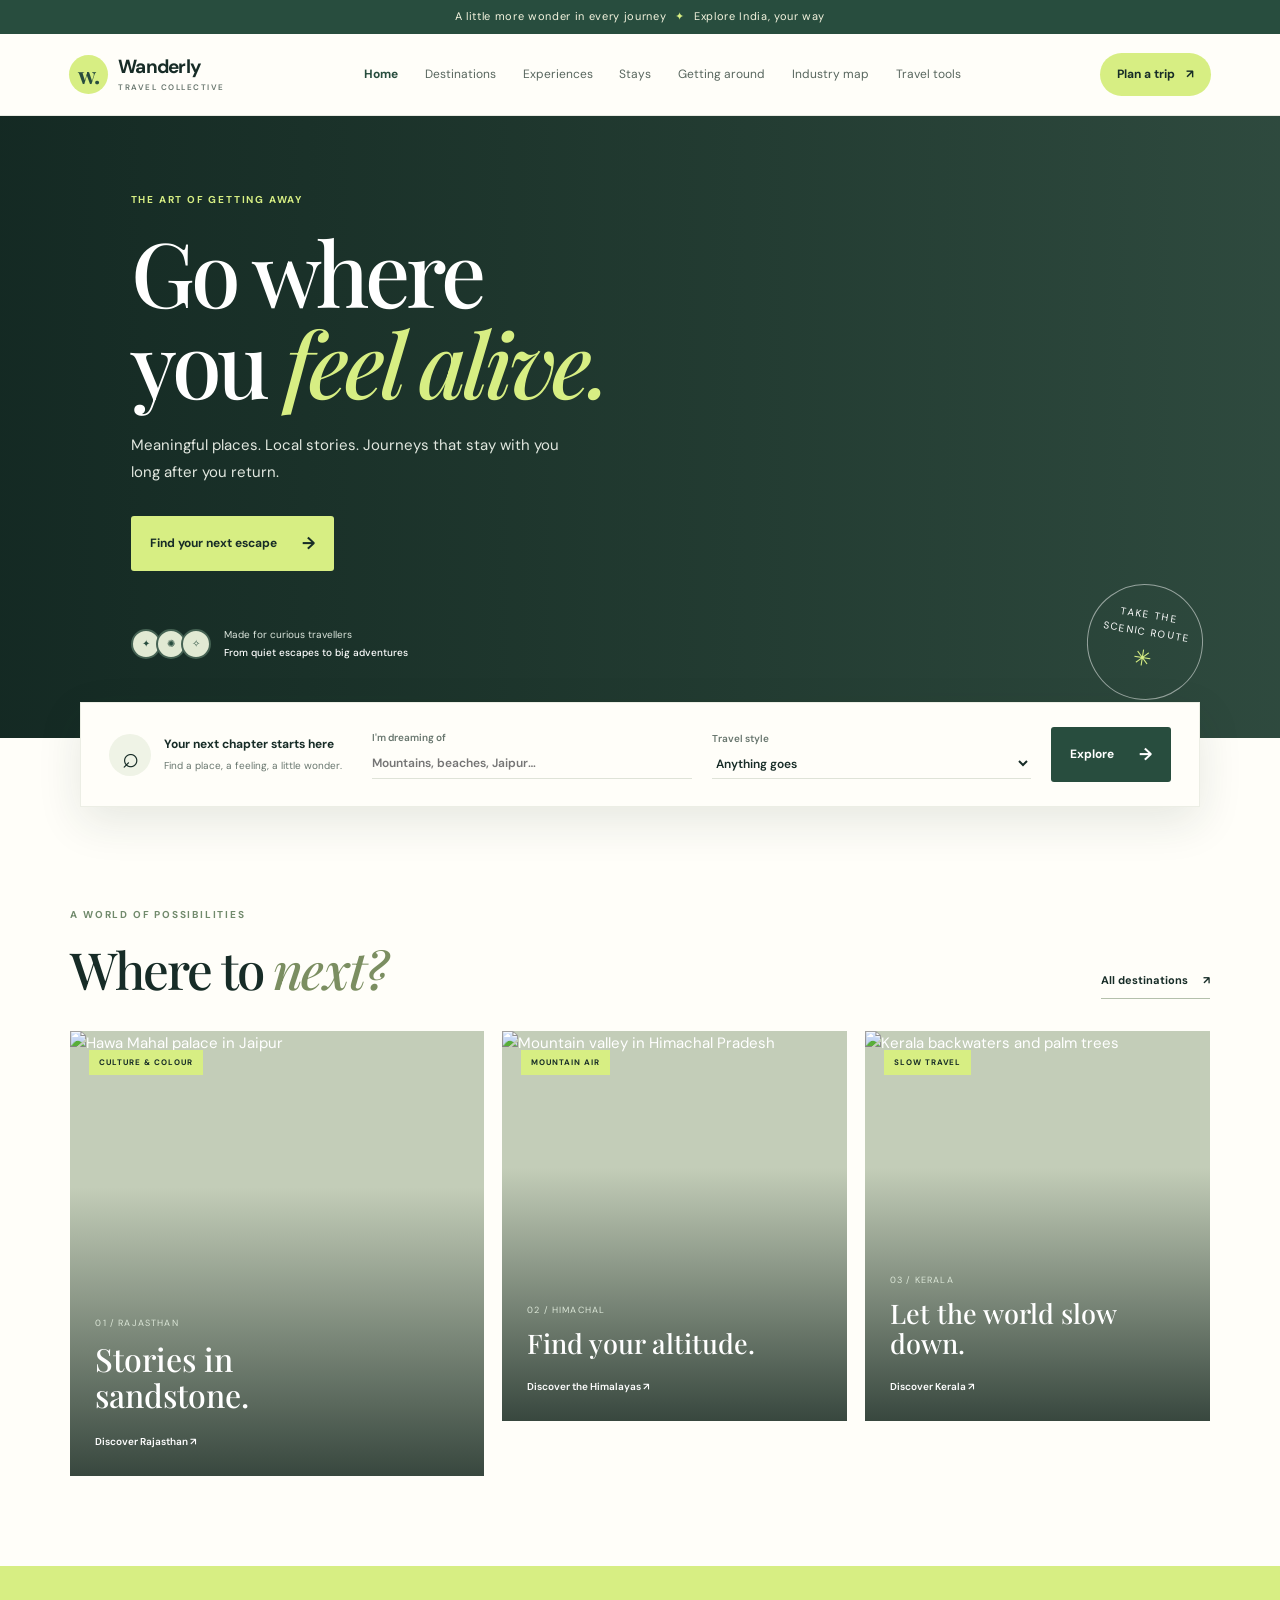
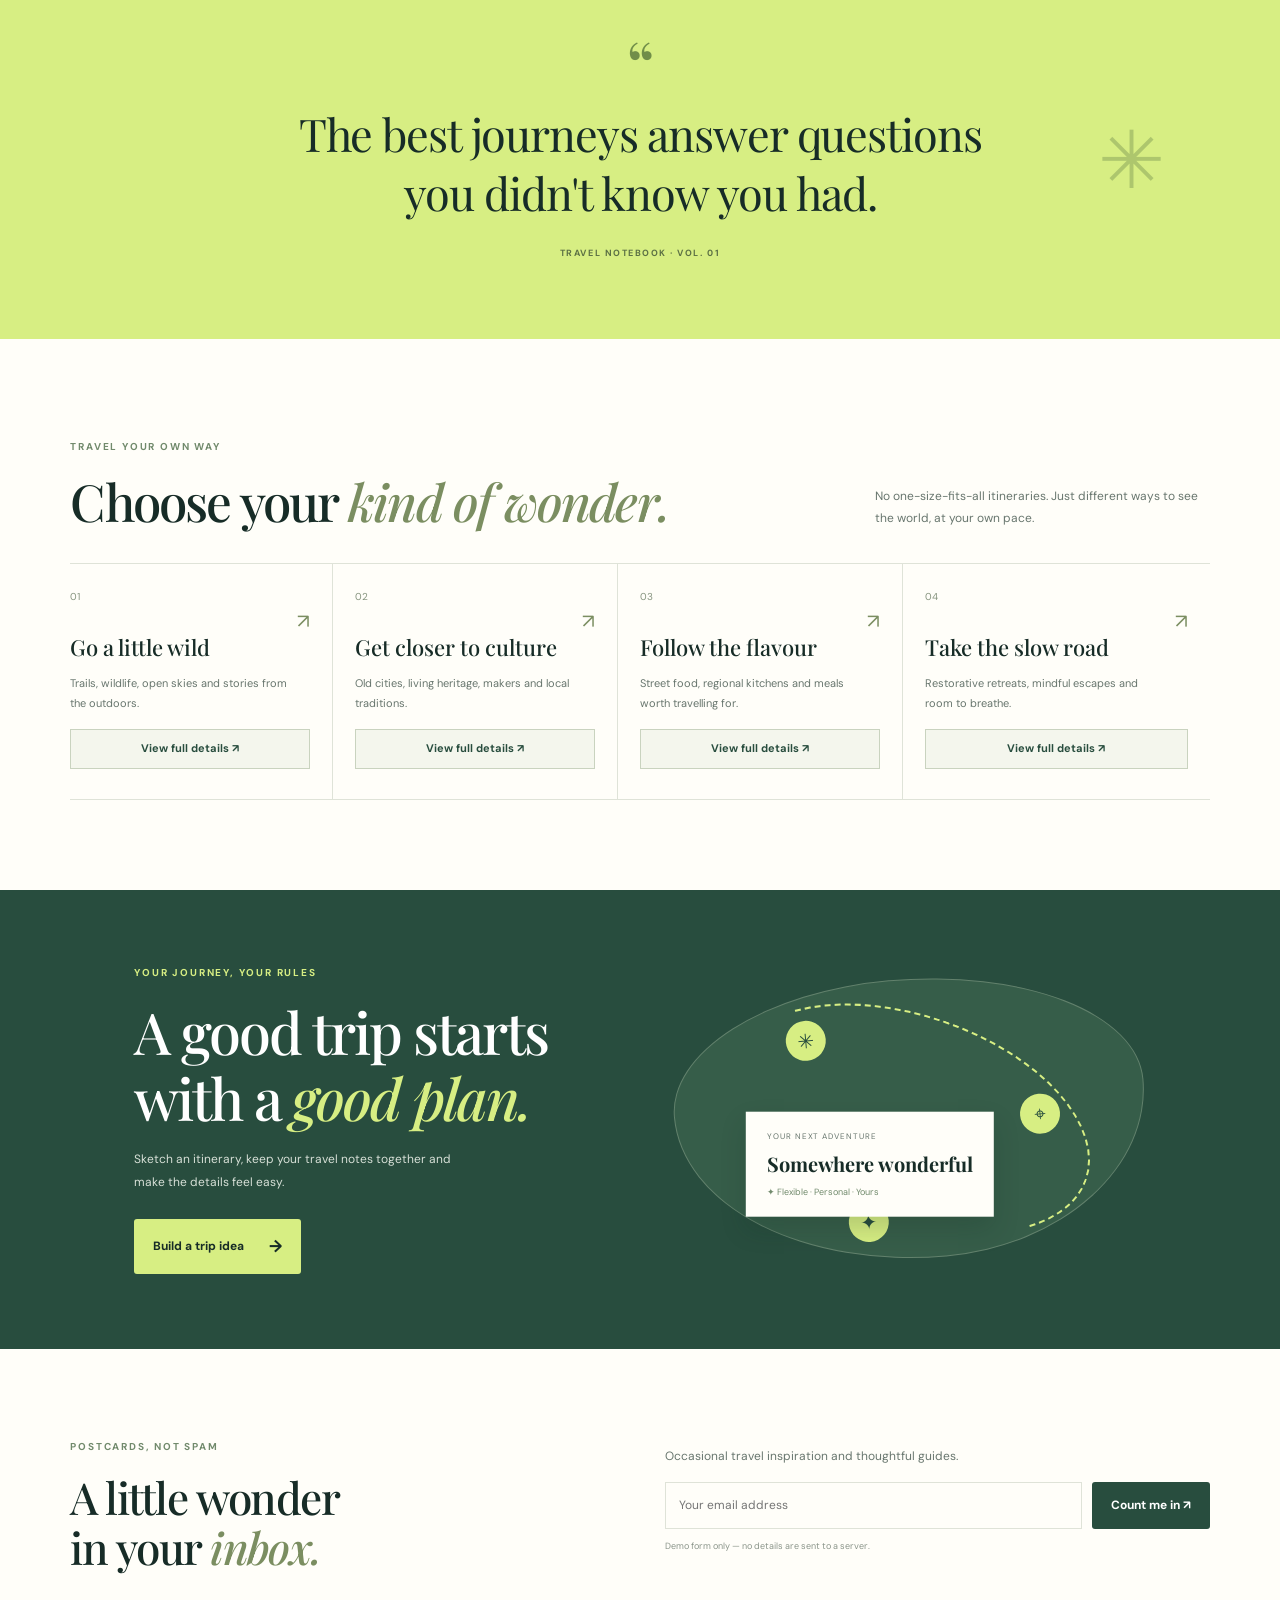
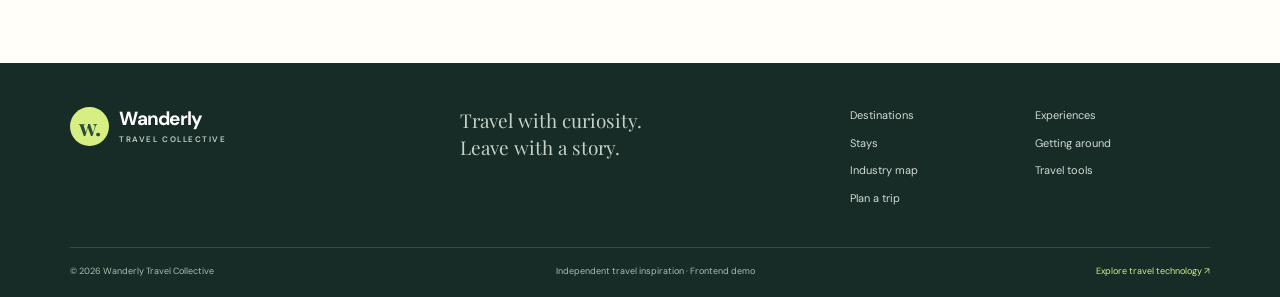
==== commit ef5d5b31: "Add canonical and social preview metadata" ====
--- a/index.html
+++ b/index.html
@@ -1,7 +1,7 @@
 <!doctype html>
-<html lang="en"><head><meta charset="utf-8"><meta name="viewport" content="width=device-width,initial-scale=1"><meta name="description" content="Discover destinations, thoughtfully planned journeys, stays and experiences across India."><title>Wanderly — Travel, thoughtfully planned</title><link rel="stylesheet" href="css/style.css"><script defer src="js/app.js"></script></head>
-<body><a class="skip-link" href="#main-content">Skip to content</a><div class="announcement">A little more wonder in every journey <span>✦</span> Explore India, your way</div><header class="site-header"><a class="brand" href="index.html"><span class="brand-mark">w.</span><span>Wanderly<small>TRAVEL COLLECTIVE</small></span></a><button class="menu-toggle" aria-label="Open navigation" aria-expanded="false">☰</button><nav class="nav" aria-label="Primary navigation"><a class="active" href="index.html">Home</a><a href="destinations.html">Destinations</a><a href="experiences.html">Experiences</a><a href="stays.html">Stays</a><a href="transport.html">Getting around</a><a href="industry-categories.html">Industry map</a><a href="travel-tools.html">Travel tools</a></nav><a class="nav-cta" href="plan.html">Plan a trip <span>↗</span></a></header>
-<main id="main-content"><section class="hero"><div class="hero-image"></div><div class="hero-content"><p class="eyebrow light">THE ART OF GETTING AWAY</p><h1>Go where<br>you <em>feel alive.</em></h1><p class="hero-copy">Meaningful places. Local stories. Journeys that stay with you long after you return.</p><a class="button button-light" href="destinations.html">Find your next escape <span>→</span></a><div class="hero-note"><span class="avatar-stack"><i>✦</i><i>✺</i><i>✧</i></span><span>Made for curious travellers<br><b>From quiet escapes to big adventures</b></span></div></div><div class="hero-stamp">TAKE THE<br>SCENIC ROUTE <span>✳</span></div></section>
+<html lang="en"><head><meta charset="utf-8"><meta name="viewport" content="width=device-width,initial-scale=1"><meta name="description" content="Discover destinations, thoughtfully planned journeys, stays and experiences across India."><title>Wanderly — Travel, thoughtfully planned</title><link rel="stylesheet" href="css/style.css"><script defer src="js/app.js"></script><link rel="canonical" href="https://prem-pk-dev.github.io/Travel-Tourism-/"><meta property="og:type" content="website"><meta property="og:site_name" content="Wanderly Travel Collective"><meta property="og:title" content="Wanderly — Travel, thoughtfully planned"><meta property="og:description" content="Discover destinations, thoughtfully planned journeys, stays and experiences across India."><meta property="og:url" content="https://prem-pk-dev.github.io/Travel-Tourism-/"><meta property="og:image" content="https://images.unsplash.com/photo-1518548419970-58e3b4079ab2?auto=format&amp;fit=crop&amp;w=1200&amp;q=80"><meta name="twitter:card" content="summary_large_image"></head>
+<body><a class="skip-link" href="#main-content">Skip to content</a><div class="announcement">A little more wonder in every journey <span>✦</span> Explore India, your way</div><header class="site-header"><a class="brand" href="index.html"><span class="brand-mark">w.</span><span>Wanderly<small>TRAVEL COLLECTIVE</small></span></a><button class="menu-toggle" aria-label="Open navigation" aria-controls="primary-navigation" aria-expanded="false">☰</button><nav id="primary-navigation" class="nav" aria-label="Primary navigation"><a class="active" href="index.html">Home</a><a href="destinations.html">Destinations</a><a href="experiences.html">Experiences</a><a href="stays.html">Stays</a><a href="transport.html">Getting around</a><a href="industry-categories.html">Industry map</a><a href="travel-tools.html">Travel tools</a></nav><a class="nav-cta" href="plan.html">Plan a trip <span>↗</span></a></header>
+<main id="main-content" tabindex="-1"><section class="hero"><div class="hero-image"></div><div class="hero-content"><p class="eyebrow light">THE ART OF GETTING AWAY</p><h1>Go where<br>you <em>feel alive.</em></h1><p class="hero-copy">Meaningful places. Local stories. Journeys that stay with you long after you return.</p><a class="button button-light" href="destinations.html">Find your next escape <span>→</span></a><div class="hero-note"><span class="avatar-stack"><i>✦</i><i>✺</i><i>✧</i></span><span>Made for curious travellers<br><b>From quiet escapes to big adventures</b></span></div></div><div class="hero-stamp">TAKE THE<br>SCENIC ROUTE <span>✳</span></div></section>
 <section class="search-panel"><div class="search-intro"><span class="search-icon">⌕</span><div><b>Your next chapter starts here</b><small>Find a place, a feeling, a little wonder.</small></div></div><form class="quick-search" id="destination-search"><label>I'm dreaming of<input id="search-destination" placeholder="Mountains, beaches, Jaipur…" autocomplete="off"></label><label>Travel style<select id="search-style"><option value="all">Anything goes</option><option>Culture & heritage</option><option>Nature & wildlife</option><option>Adventure</option><option>Food & local life</option><option>Wellness</option></select></label><button class="button button-dark" type="submit">Explore <span>→</span></button></form></section>
 <section class="section section-spaced"><div class="section-heading"><div><p class="eyebrow">A WORLD OF POSSIBILITIES</p><h2>Where to <em>next?</em></h2></div><a class="text-link" href="destinations.html">All destinations <span>↗</span></a></div><div class="destination-grid">
 <a class="destination-card tall" href="destinations.html#rajasthan" data-tags="Culture & heritage Food & local life"><img src="https://images.unsplash.com/photo-1599661046827-dacff0c0f09a?auto=format&fit=crop&w=1000&q=85" alt="Hawa Mahal palace in Jaipur"><span class="card-tag">CULTURE & COLOUR</span><div class="destination-caption"><span>01 / RAJASTHAN</span><h3>Stories in<br>sandstone.</h3><b>Discover Rajasthan ↗</b></div></a>
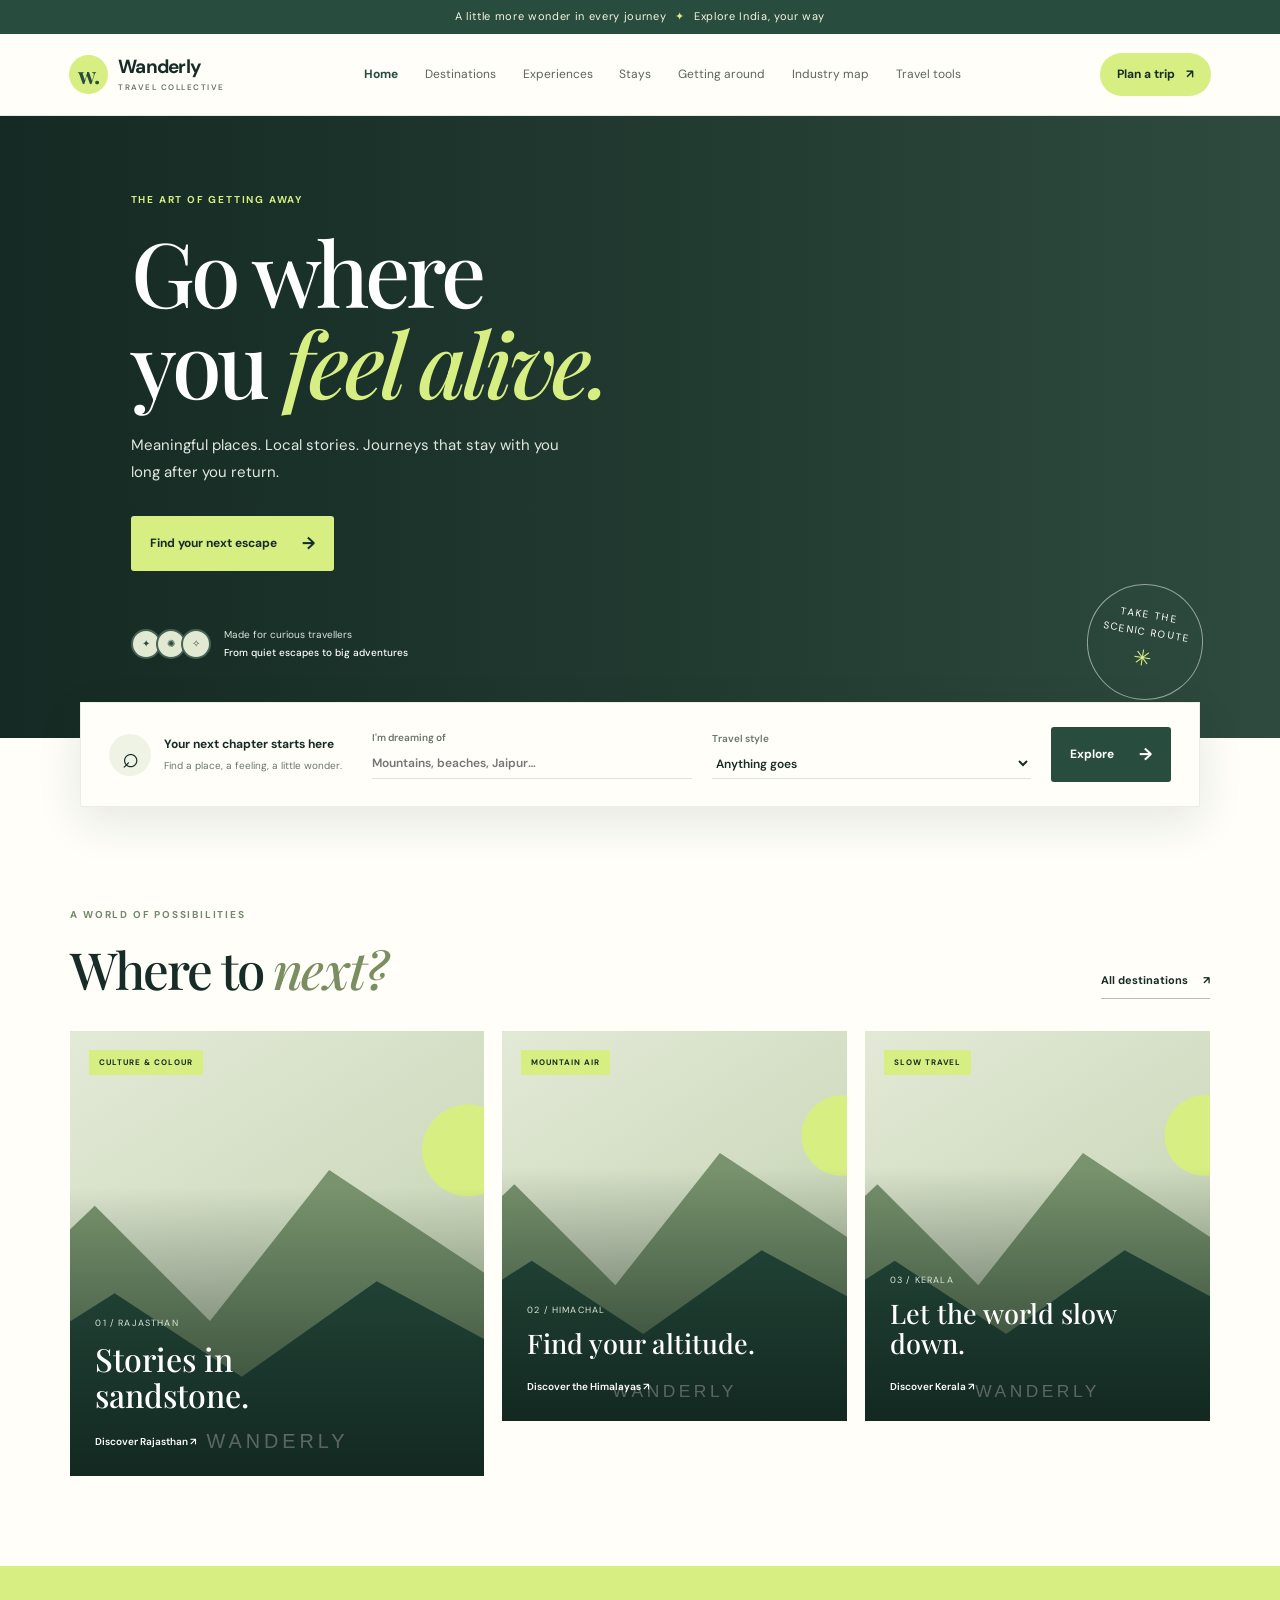
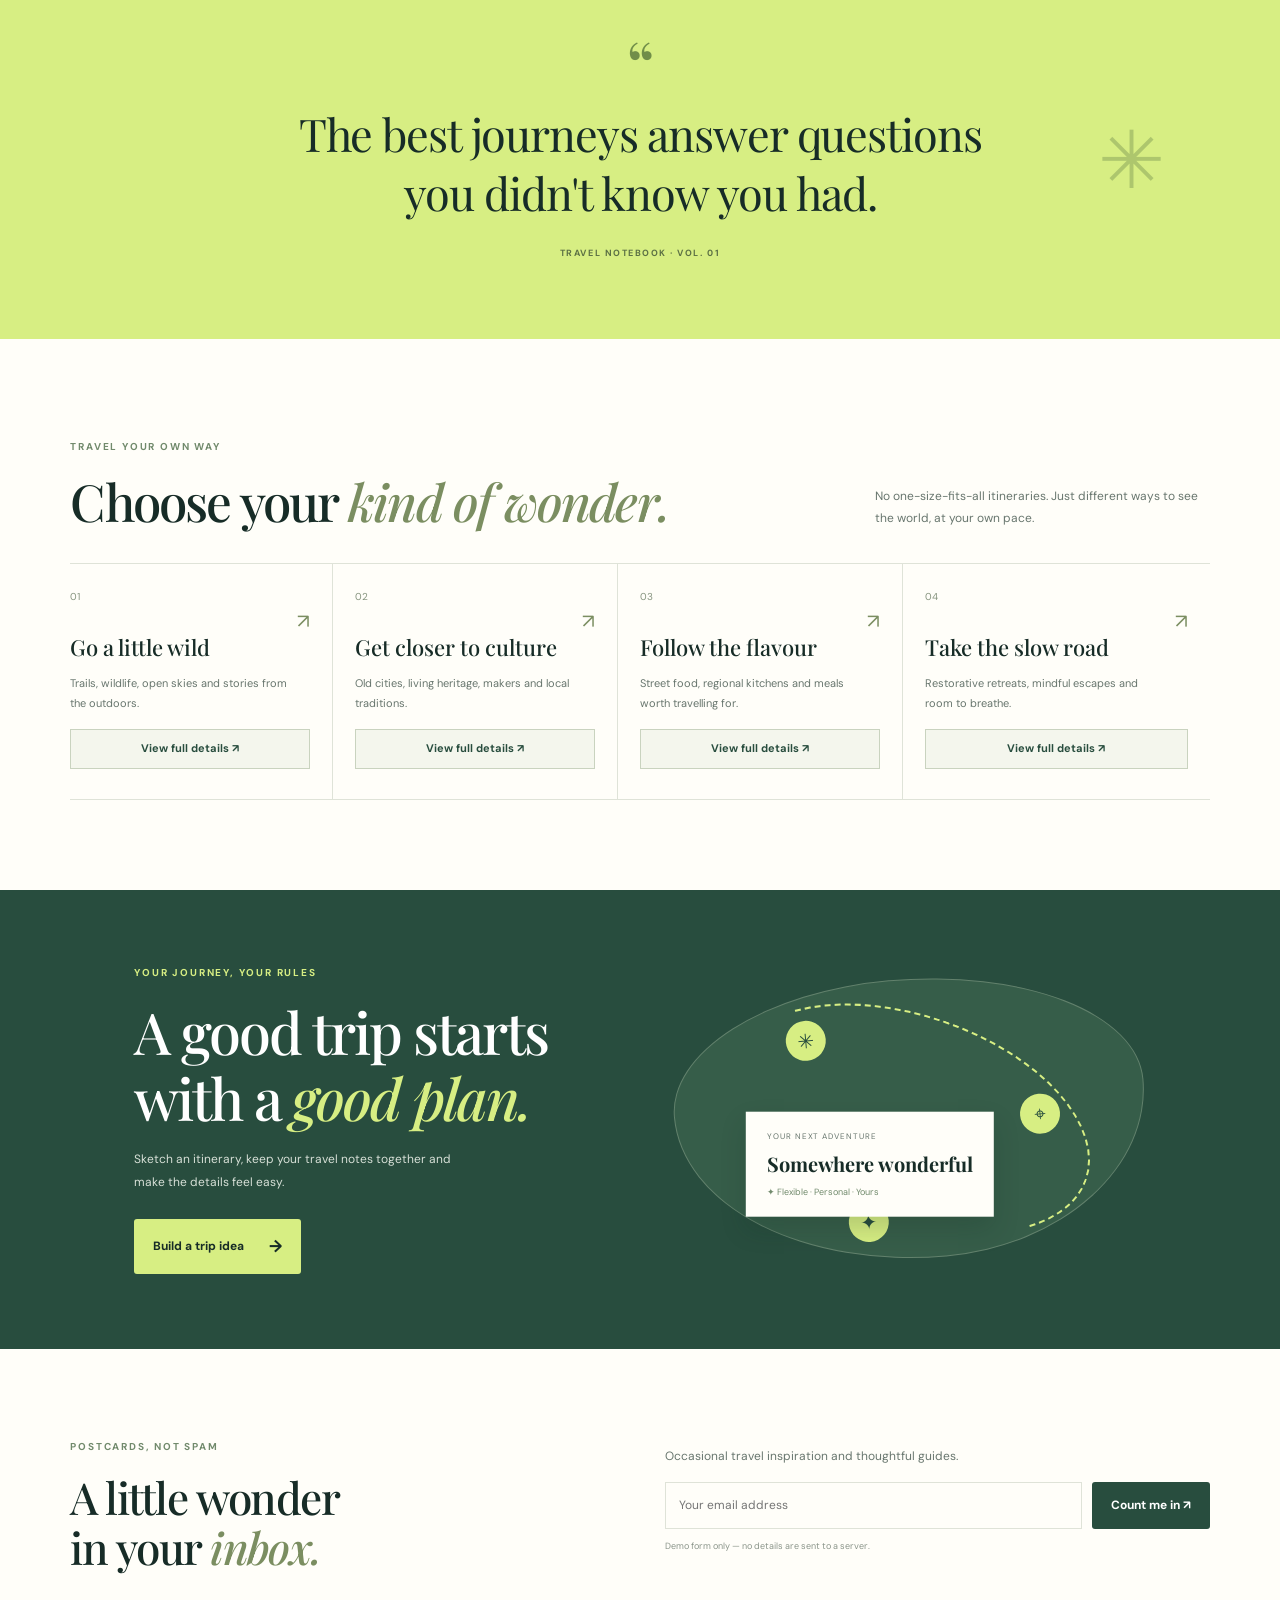
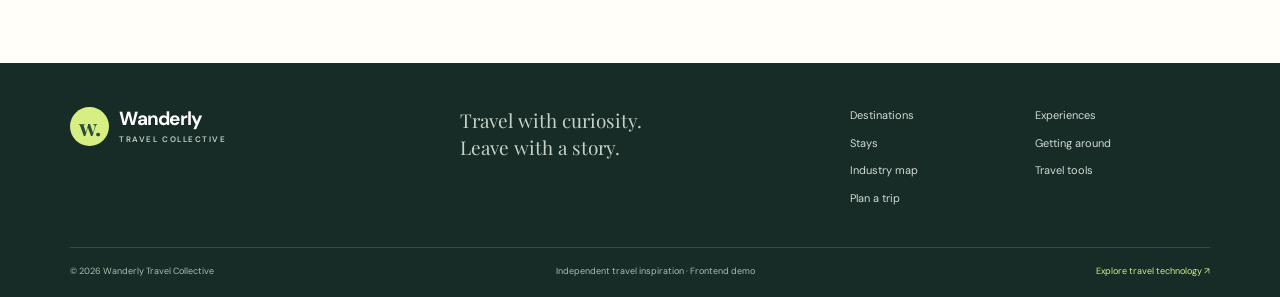
==== commit 873a787a: "Prioritize homepage hero image loading" ====
--- a/index.html
+++ b/index.html
@@ -1,12 +1,12 @@
 <!doctype html>
-<html lang="en"><head><meta charset="utf-8"><meta name="viewport" content="width=device-width,initial-scale=1"><meta name="description" content="Discover destinations, thoughtfully planned journeys, stays and experiences across India."><title>Wanderly — Travel, thoughtfully planned</title><link rel="stylesheet" href="css/style.css"><script defer src="js/app.js"></script><link rel="canonical" href="https://prem-pk-dev.github.io/Travel-Tourism-/"><meta property="og:type" content="website"><meta property="og:site_name" content="Wanderly Travel Collective"><meta property="og:title" content="Wanderly — Travel, thoughtfully planned"><meta property="og:description" content="Discover destinations, thoughtfully planned journeys, stays and experiences across India."><meta property="og:url" content="https://prem-pk-dev.github.io/Travel-Tourism-/"><meta property="og:image" content="https://images.unsplash.com/photo-1518548419970-58e3b4079ab2?auto=format&amp;fit=crop&amp;w=1200&amp;q=80"><meta name="twitter:card" content="summary_large_image"></head>
+<html lang="en"><head><meta charset="utf-8"><meta name="viewport" content="width=device-width,initial-scale=1"><meta name="description" content="Discover destinations, thoughtfully planned journeys, stays and experiences across India."><title>Wanderly — Travel, thoughtfully planned</title><link rel="preload" as="image" href="https://images.unsplash.com/photo-1518548419970-58e3b4079ab2?auto=format&amp;fit=crop&amp;w=2200&amp;q=90"><link rel="stylesheet" href="css/style.css"><script defer src="js/app.js"></script><link rel="canonical" href="https://prem-pk-dev.github.io/Travel-Tourism-/"><meta property="og:type" content="website"><meta property="og:site_name" content="Wanderly Travel Collective"><meta property="og:title" content="Wanderly — Travel, thoughtfully planned"><meta property="og:description" content="Discover destinations, thoughtfully planned journeys, stays and experiences across India."><meta property="og:url" content="https://prem-pk-dev.github.io/Travel-Tourism-/"><meta property="og:image" content="https://images.unsplash.com/photo-1518548419970-58e3b4079ab2?auto=format&amp;fit=crop&amp;w=1200&amp;q=80"><meta name="twitter:card" content="summary_large_image"></head>
 <body><a class="skip-link" href="#main-content">Skip to content</a><div class="announcement">A little more wonder in every journey <span>✦</span> Explore India, your way</div><header class="site-header"><a class="brand" href="index.html"><span class="brand-mark">w.</span><span>Wanderly<small>TRAVEL COLLECTIVE</small></span></a><button class="menu-toggle" aria-label="Open navigation" aria-controls="primary-navigation" aria-expanded="false">☰</button><nav id="primary-navigation" class="nav" aria-label="Primary navigation"><a class="active" href="index.html">Home</a><a href="destinations.html">Destinations</a><a href="experiences.html">Experiences</a><a href="stays.html">Stays</a><a href="transport.html">Getting around</a><a href="industry-categories.html">Industry map</a><a href="travel-tools.html">Travel tools</a></nav><a class="nav-cta" href="plan.html">Plan a trip <span>↗</span></a></header>
 <main id="main-content" tabindex="-1"><section class="hero"><div class="hero-image"></div><div class="hero-content"><p class="eyebrow light">THE ART OF GETTING AWAY</p><h1>Go where<br>you <em>feel alive.</em></h1><p class="hero-copy">Meaningful places. Local stories. Journeys that stay with you long after you return.</p><a class="button button-light" href="destinations.html">Find your next escape <span>→</span></a><div class="hero-note"><span class="avatar-stack"><i>✦</i><i>✺</i><i>✧</i></span><span>Made for curious travellers<br><b>From quiet escapes to big adventures</b></span></div></div><div class="hero-stamp">TAKE THE<br>SCENIC ROUTE <span>✳</span></div></section>
 <section class="search-panel"><div class="search-intro"><span class="search-icon">⌕</span><div><b>Your next chapter starts here</b><small>Find a place, a feeling, a little wonder.</small></div></div><form class="quick-search" id="destination-search"><label>I'm dreaming of<input id="search-destination" placeholder="Mountains, beaches, Jaipur…" autocomplete="off"></label><label>Travel style<select id="search-style"><option value="all">Anything goes</option><option>Culture & heritage</option><option>Nature & wildlife</option><option>Adventure</option><option>Food & local life</option><option>Wellness</option></select></label><button class="button button-dark" type="submit">Explore <span>→</span></button></form></section>
 <section class="section section-spaced"><div class="section-heading"><div><p class="eyebrow">A WORLD OF POSSIBILITIES</p><h2>Where to <em>next?</em></h2></div><a class="text-link" href="destinations.html">All destinations <span>↗</span></a></div><div class="destination-grid">
-<a class="destination-card tall" href="destinations.html#rajasthan" data-tags="Culture & heritage Food & local life"><img src="https://images.unsplash.com/photo-1599661046827-dacff0c0f09a?auto=format&fit=crop&w=1000&q=85" alt="Hawa Mahal palace in Jaipur"><span class="card-tag">CULTURE & COLOUR</span><div class="destination-caption"><span>01 / RAJASTHAN</span><h3>Stories in<br>sandstone.</h3><b>Discover Rajasthan ↗</b></div></a>
-<a class="destination-card" href="destinations.html#himachal" data-tags="Nature & wildlife Adventure"><img src="https://images.unsplash.com/photo-1626621341517-bbf3d9990a23?auto=format&fit=crop&w=900&q=85" alt="Mountain valley in Himachal Pradesh"><span class="card-tag">MOUNTAIN AIR</span><div class="destination-caption"><span>02 / HIMACHAL</span><h3>Find your altitude.</h3><b>Discover the Himalayas ↗</b></div></a>
-<a class="destination-card" href="destinations.html#kerala" data-tags="Nature & wildlife Wellness Food & local life"><img src="https://images.unsplash.com/photo-1602216056096-3b40cc0c9944?auto=format&fit=crop&w=900&q=85" alt="Kerala backwaters and palm trees"><span class="card-tag">SLOW TRAVEL</span><div class="destination-caption"><span>03 / KERALA</span><h3>Let the world slow down.</h3><b>Discover Kerala ↗</b></div></a></div></section>
+<a class="destination-card tall" href="destinations.html#rajasthan" data-tags="Culture & heritage Food & local life"><img loading="lazy" decoding="async" src="https://images.unsplash.com/photo-1599661046827-dacff0c0f09a?auto=format&fit=crop&w=1000&q=85" alt="Hawa Mahal palace in Jaipur"><span class="card-tag">CULTURE & COLOUR</span><div class="destination-caption"><span>01 / RAJASTHAN</span><h3>Stories in<br>sandstone.</h3><b>Discover Rajasthan ↗</b></div></a>
+<a class="destination-card" href="destinations.html#himachal" data-tags="Nature & wildlife Adventure"><img loading="lazy" decoding="async" src="https://images.unsplash.com/photo-1626621341517-bbf3d9990a23?auto=format&fit=crop&w=900&q=85" alt="Mountain valley in Himachal Pradesh"><span class="card-tag">MOUNTAIN AIR</span><div class="destination-caption"><span>02 / HIMACHAL</span><h3>Find your altitude.</h3><b>Discover the Himalayas ↗</b></div></a>
+<a class="destination-card" href="destinations.html#kerala" data-tags="Nature & wildlife Wellness Food & local life"><img loading="lazy" decoding="async" src="https://images.unsplash.com/photo-1602216056096-3b40cc0c9944?auto=format&fit=crop&w=900&q=85" alt="Kerala backwaters and palm trees"><span class="card-tag">SLOW TRAVEL</span><div class="destination-caption"><span>03 / KERALA</span><h3>Let the world slow down.</h3><b>Discover Kerala ↗</b></div></a></div></section>
 <section class="quote-band"><div class="quote-mark">“</div><blockquote>The best journeys answer questions you didn't know you had.</blockquote><p>TRAVEL NOTEBOOK · VOL. 01</p><span class="quote-sun">✳</span></section>
 <section class="section section-spaced"><div class="section-heading"><div><p class="eyebrow">TRAVEL YOUR OWN WAY</p><h2>Choose your <em>kind of wonder.</em></h2></div><p class="heading-copy">No one-size-fits-all itineraries. Just different ways to see the world, at your own pace.</p></div><div class="experience-grid"><a href="experiences.html#adventure" class="experience-tile"><span>01</span><div><i>↗</i><h3>Go a little wild</h3><p>Trails, wildlife, open skies and stories from the outdoors.</p></div></a><a href="experiences.html#culture" class="experience-tile"><span>02</span><div><i>↗</i><h3>Get closer to culture</h3><p>Old cities, living heritage, makers and local traditions.</p></div></a><a href="experiences.html#food" class="experience-tile"><span>03</span><div><i>↗</i><h3>Follow the flavour</h3><p>Street food, regional kitchens and meals worth travelling for.</p></div></a><a href="experiences.html#wellness" class="experience-tile"><span>04</span><div><i>↗</i><h3>Take the slow road</h3><p>Restorative retreats, mindful escapes and room to breathe.</p></div></a></div></section>
 <section class="planner-banner"><div><p class="eyebrow light">YOUR JOURNEY, YOUR RULES</p><h2>A good trip starts<br>with a <em>good plan.</em></h2><p>Sketch an itinerary, keep your travel notes together and make the details feel easy.</p><a href="plan.html" class="button button-light">Build a trip idea <span>→</span></a></div><div class="planner-art"><div class="route-line"></div><span class="pin pin-one">✳</span><span class="pin pin-two">⌖</span><span class="pin pin-three">✦</span><div class="planner-card"><small>YOUR NEXT ADVENTURE</small><b>Somewhere wonderful</b><span>✦ Flexible · Personal · Yours</span></div></div></section>
--- a/css/style.css
+++ b/css/style.css
@@ -54,3 +54,22 @@
 
 /* Global keyboard focus visibility */
 a:focus-visible,button:focus-visible,input:focus-visible,select:focus-visible,textarea:focus-visible,[tabindex]:focus-visible{outline:3px solid var(--orange);outline-offset:3px}
+
+
+/* Tablet navigation breakpoint: prevent the full menu from crowding the header */
+@media (min-width:761px) and (max-width:900px){.site-header{height:76px;gap:16px}.menu-toggle{display:block;margin-left:auto}.nav{display:none;position:absolute;left:0;right:0;top:75px;padding:18px 6%;background:var(--paper);border-bottom:1px solid var(--line);flex-direction:column;align-items:stretch;gap:0}.nav.open{display:flex}.nav a{padding:12px 0;font-size:13px;border-bottom:1px solid #eff0e9}.nav-cta{padding:11px 14px}}
+
+
+/* Destination card actions remain readable when a guide and planner link share a row */
+.card-bottom{gap:12px;flex-wrap:wrap}
+.card-bottom a{white-space:nowrap}
+
+/* Search and filter controls */
+.catalog-search-controls{display:flex;align-items:center;gap:10px;flex-wrap:wrap;max-width:720px;margin:10px 0 16px}
+.catalog-search-controls input{flex:1 1 280px;min-width:0;width:100%;padding:13px;border:1px solid var(--line);background:transparent;color:var(--ink);border-radius:3px}
+.catalog-search-controls input:focus-visible{outline:3px solid #9cb16e;outline-offset:2px;border-color:var(--green)}
+.filter-reset{border:1px solid var(--line);background:var(--paper);color:var(--green);padding:11px 14px;border-radius:3px;font-size:11px;font-weight:700;cursor:pointer}
+.filter-reset:hover,.filter-reset:focus-visible{background:var(--green);color:white;border-color:var(--green)}
+.filter-chip[aria-pressed="true"]{background:var(--green);color:white;border-color:var(--green)}
+.catalog-empty-state[hidden],.industry-empty-state[hidden]{display:none}
+@media(max-width:560px){.catalog-search-controls{align-items:stretch}.catalog-search-controls input{flex-basis:100%}.filter-reset{width:100%}.filter-bar{gap:7px}.filter-chip{padding:9px 11px}}
